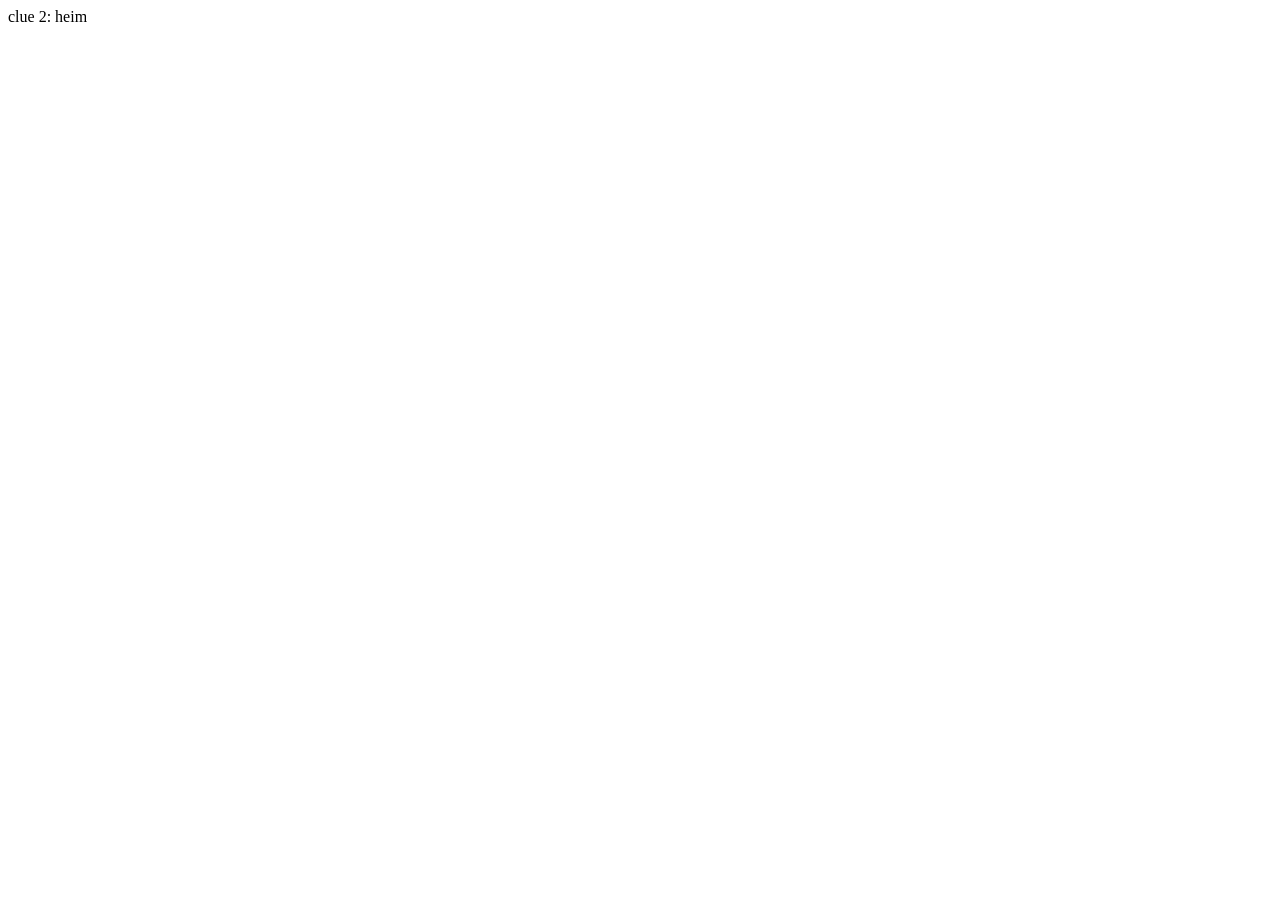
==== 2.html @ f21eb0fc "Add files via upload" ====
<html lang="en">
  <head>
    <meta charset="UTF-8" />
    <meta name="viewport" content="width=device-width, initial-scale=1.0" />
    <script src="https://cdnjs.cloudflare.com/ajax/libs/p5.js/1.6.0/p5.min.js"></script>
    <script src="https://unpkg.com/ml5@latest/dist/ml5.min.js"></script>
    <title>便衣猪猪</title>
  </head>
  <body>
    clue 2: heim
  </body>
</html>
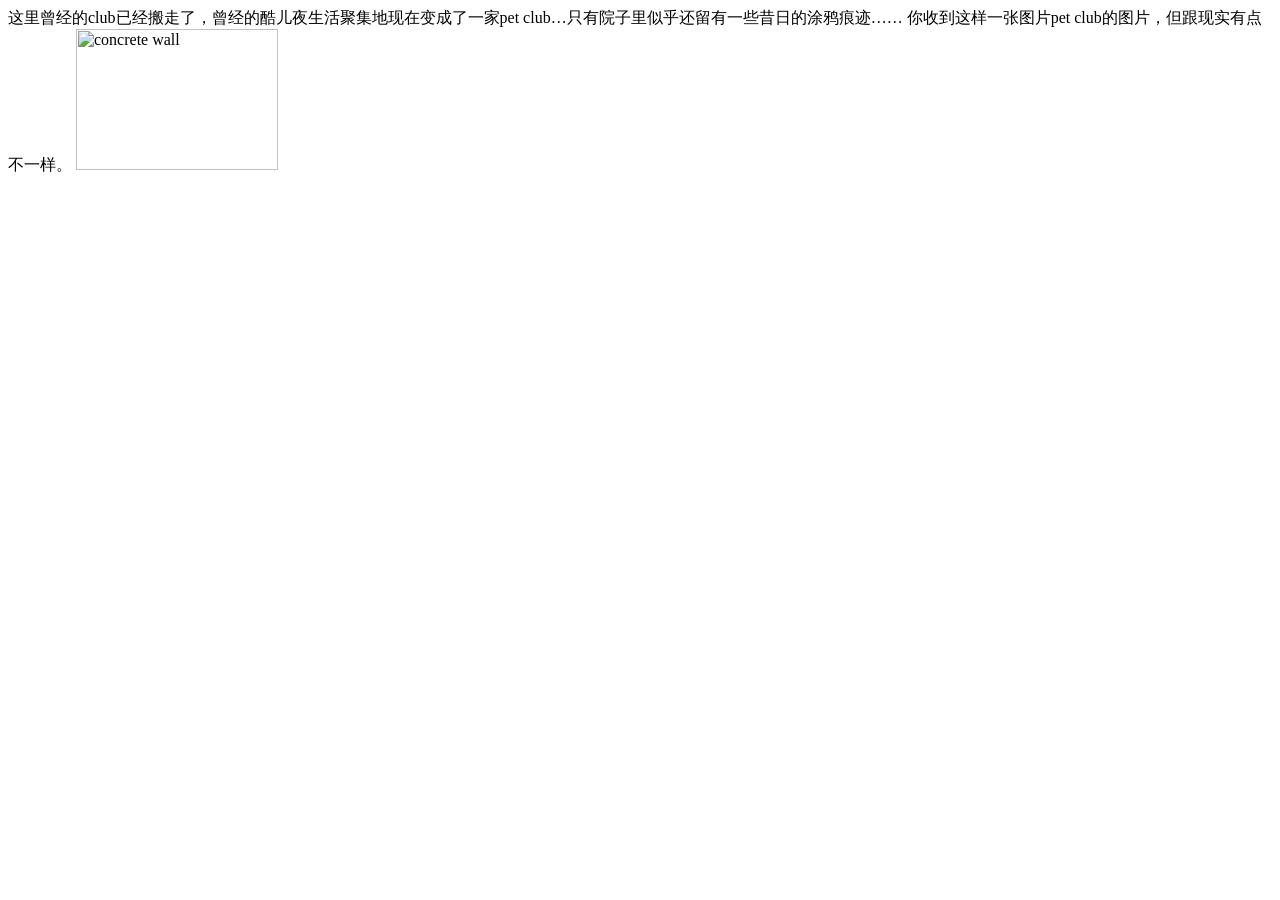
==== commit c13d4c0c: "Update 2.html" ====
--- a/2.html
+++ b/2.html
@@ -5,8 +5,14 @@
     <script src="https://cdnjs.cloudflare.com/ajax/libs/p5.js/1.6.0/p5.min.js"></script>
     <script src="https://unpkg.com/ml5@latest/dist/ml5.min.js"></script>
     <title>便衣猪猪</title>
+    <link rel="stylesheet" href="style.css" />
   </head>
   <body>
-    clue 2: heim
+    <div class="center-text">
+      这里曾经的club已经搬走了，曾经的酷儿夜生活聚集地现在变成了一家pet
+      club…只有院子里似乎还留有一些昔日的涂鸦痕迹…… 你收到这样一张图片pet
+      club的图片，但跟现实有点不一样。
+      <img src="wall.jpeg" alt="concrete wall" width="40%" />
+    </div>
   </body>
 </html>
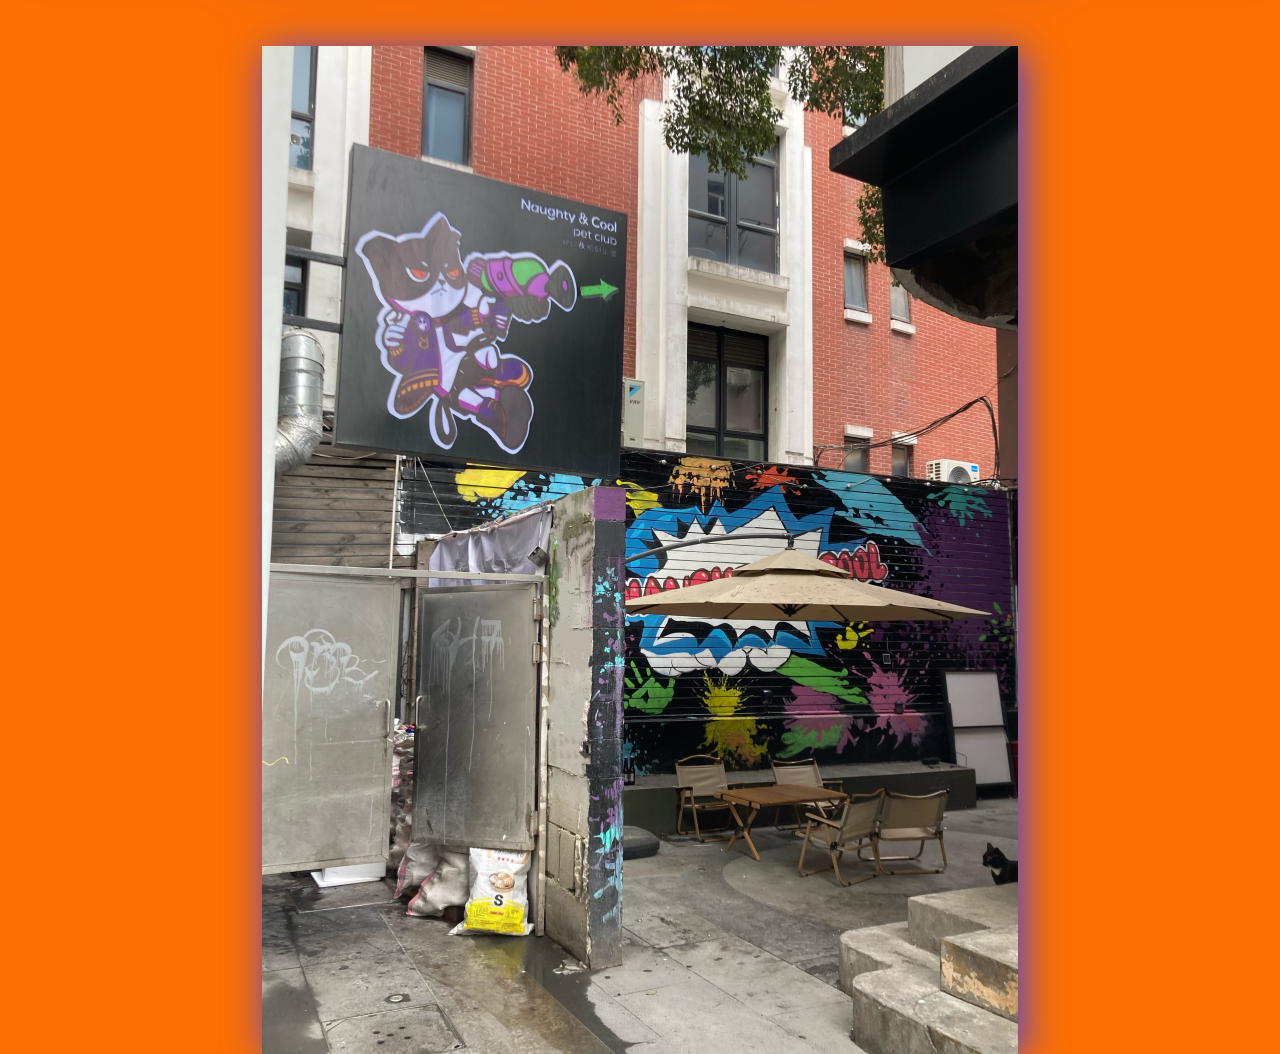
==== commit 686434fb: "Update 2.html" ====
--- a/2.html
+++ b/2.html
@@ -2,17 +2,21 @@
   <head>
     <meta charset="UTF-8" />
     <meta name="viewport" content="width=device-width, initial-scale=1.0" />
-    <script src="https://cdnjs.cloudflare.com/ajax/libs/p5.js/1.6.0/p5.min.js"></script>
-    <script src="https://unpkg.com/ml5@latest/dist/ml5.min.js"></script>
+
     <title>便衣猪猪</title>
     <link rel="stylesheet" href="style.css" />
+    <link rel="icon" type="image/x-icon" href="pig1.PNG" />
   </head>
   <body>
     <div class="center-text">
       这里曾经的club已经搬走了，曾经的酷儿夜生活聚集地现在变成了一家pet
       club…只有院子里似乎还留有一些昔日的涂鸦痕迹…… 你收到这样一张图片pet
-      club的图片，但跟现实有点不一样。
-      <img src="wall.jpeg" alt="concrete wall" width="40%" />
+      club的图片，但跟现实有点不一样。 <br />
+      it seems Heim has moved somewhere else. what was once a hub of queer
+      nightlife is now a pet club… the courtyard still holds remnants of
+      graffiti from those days. you receive an image of the pet club—but
+      something doesn’t quite match reality.
+      <img src="wall.jpeg" alt="concrete wall" width="60%" />
     </div>
   </body>
 </html>
--- a/style.css
+++ b/style.css
@@ -0,0 +1,52 @@
+body {
+  margin: 0;
+  height: 100vh;
+  display: flex;
+  justify-content: center;
+  align-items: center;
+  background-color: rgb(252, 111, 3);
+  font-family: Arial, sans-serif;
+}
+
+.center-text {
+  font-size: 1.2rem;
+  text-align: center;
+  color: black;
+  padding: 0 10px;
+
+  transform: translateY(20px);
+  /* opacity: 0;
+  animation: fadeSlideIn 1.5s ease-out forwards; */
+  filter: drop-shadow(5px 5px 20px #4444dd);
+}
+
+img {
+  padding-top: 5%;
+}
+
+@keyframes fadeSlideIn {
+  0% {
+    opacity: 0;
+    transform: translateY(20px);
+  }
+  100% {
+    opacity: 1;
+    transform: translateY(0);
+  }
+}
+
+/* Optional subtle pulsing effect after appearing */
+.center-text.animate {
+  animation: fadeSlideIn 1.5s ease-out forwards,
+    pulse 3s ease-in-out 1.5s infinite;
+}
+
+@keyframes pulse {
+  0%,
+  100% {
+    transform: scale(1);
+  }
+  50% {
+    transform: scale(1.05);
+  }
+}
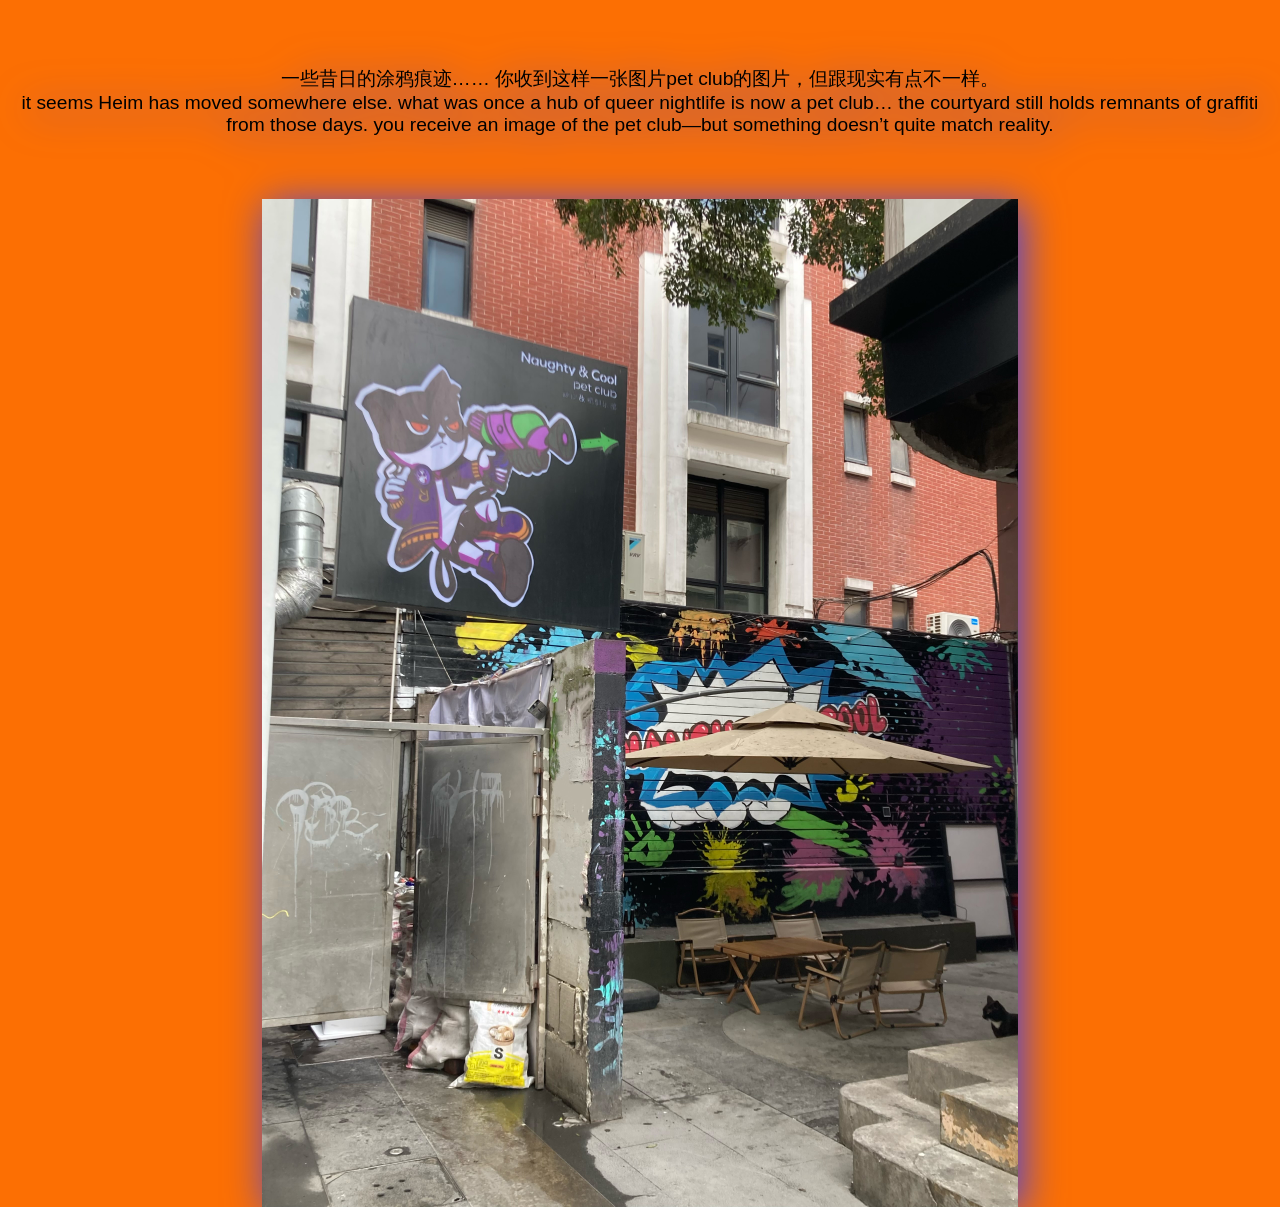
==== commit 8cddba01: "Update 2.html" ====
--- a/2.html
+++ b/2.html
@@ -5,10 +5,12 @@
 
     <title>便衣猪猪</title>
     <link rel="stylesheet" href="style.css" />
-    <link rel="icon" type="image/x-icon" href="pig1.PNG" />
+    
+    <link rel="icon" type="image/x-icon" href="/f-bois/blob/main/pig1.PNG" />
   </head>
   <body>
     <div class="center-text">
+      <img src="pig2.PNG" alt="2 pigs" width="30%" />
       这里曾经的club已经搬走了，曾经的酷儿夜生活聚集地现在变成了一家pet
       club…只有院子里似乎还留有一些昔日的涂鸦痕迹…… 你收到这样一张图片pet
       club的图片，但跟现实有点不一样。 <br />
